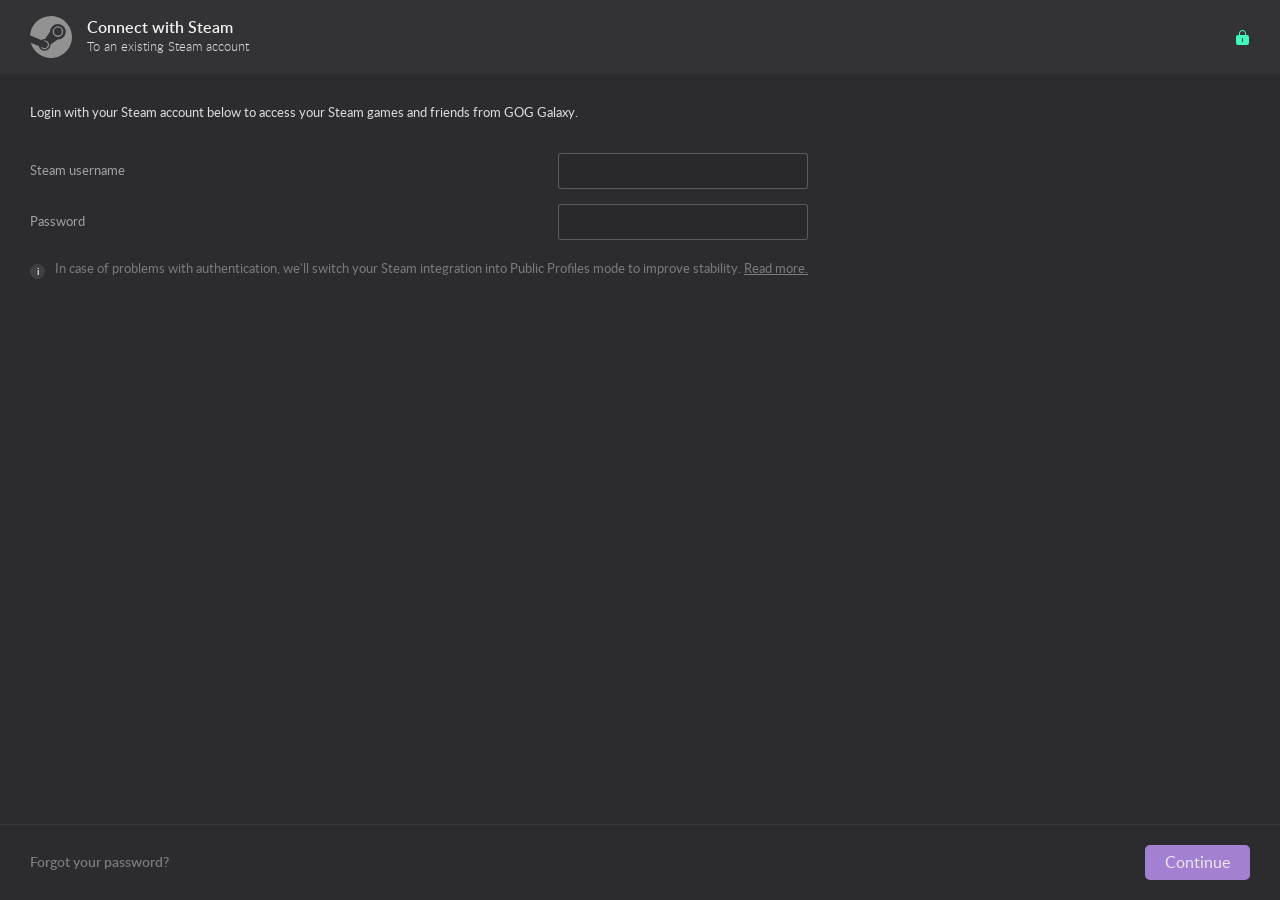
==== src/steam_network/custom_login/index.html @ 4942407c "Merge branch 'master' into fix-import-game-data-large-library-galaxy-timeout" ====
<!DOCTYPE html>
<html lang="en">

<head>
    <meta charset="UTF-8">
    <meta name="viewport" content="width=device-width, initial-scale=1.0">
    <meta http-equiv="X-UA-Compatible" content="ie=edge">
    <link rel="stylesheet" href="../../commonWeb/css/common.css">
    <link rel="stylesheet" href="css/style.css">
    <title>Connect with Steam</title>
</head>

<body>
    <div class="container">
        <header class="main-header">
            <div class="main-header__container">
                <img class="steam-logo-icon" src="../../commonWeb/img/icon-steam-logo.svg" alt="Steam logo">
                <div class="main-header__title">
                    <h1 class="title">Connect with Steam</h1>
                    <p class="subtitle">To an existing Steam account</p>
                </div>
            </div>
            <div class="main-header__container padlock-icon-container">
                <svg class="padlock-icon" xmlns="http://www.w3.org/2000/svg" viewBox="0 0 15 15">
                    <g fill-rule="evenodd">
                        <path d="M7.5 0c2 0 3.5 1.6 3.5 3.5V5h1a2 2 0 012 2v6a2 2 0 01-2 2H3a2 2 0 01-2-2V7c0-1.1.9-2 2-2h1V3.5C4 1.5 5.6 0 7.5 0zm0 8c-.2 0-.4.2-.5.4v3.1a.5.5 0 001 0v-3c0-.3-.2-.5-.5-.5zm0-7C6.2 1 5.1 2 5 3.3V5h5V3.5C10 2.2 9 1.1 7.7 1h-.2z"/>
                    </g>
                </svg>
                <span class="tooltip padlock-tooltip">GOG Galaxy does not hold your data. Your login and password will be sent as encrypted data to Steam servers.</span>
            </div>
        </header>
        <section class="main-content">
            <form id="main-form" class="main-form" action="/" method="GET">
                <fieldset id="loginFieldset" style="display: none;">
                    <legend>Login with your Steam account below to access your Steam games and friends from GOG Galaxy.</legend>
                    <div class="field-group">
                        <label for="step-1-username">Steam username</label>
                        <input class="basic-input login-input" type="text" id="step-1-username" name="username" disabled="disabled">
                    </div>
                    <div class="field-group">
                        <label for="step-1-password">Password</label>
                        <input class="basic-input login-input" type="password" id="step-1-password" name="password" disabled="disabled">
                    </div>
                    <div class="note">
                        <p>In case of problems with authentication, we'll switch your Steam integration into Public Profiles mode to improve stability. <a href="https://github.com/FriendsOfGalaxy/galaxy-integration-steam#readme" target="_blank" class="read-more">Read more.</a></p>
                    </div>
                </fieldset>
                <fieldset id="loginErrorFieldset" style="display: none;">
                    <legend>Login with your Steam account below to access your Steam games and friends from GOG Galaxy.</legend>
                    <div class="field-group">
                        <label for="step-2-username">Steam username</label>
                        <input class="basic-input login-input errored" type="text" id="step-2-username" name="username" disabled="disabled">
                    </div>
                    <div class="field-group relative">
                        <label for="step-2-password-errored">Password</label>
                        <input class="basic-input login-input errored" type="password" id="step-2-password-errored" name="password" disabled="disabled">
                        <div class="show-password">
                            <span class="tooltip password-tooltip">Show password</span>
                        </div>
                    </div>
                    <p class="error-message error-message--start">
                        <img src="../../commonWeb/img/icon-error.svg" alt="" class="error-icon error-icon--aligned-top"> You have entered your password or account name incorrectly. Please check your password and account name and try again.
                    </p>
                    <div class="note">
                        <p>In case of losing connection we'll switch your Steam integration into Public Profile mode. <a href="https://support.steampowered.com/kb_article.php?ref=4113-YUDH-6401" target="_blank" class="read-more">Read more.</a></p>
                    </div>
                </fieldset>
                <fieldset id="steamGuardFieldset" style="display: none;">
                    <legend>Enter a special access code (Steam Guard) that was sent to your email address from Steam Support.</legend>
                    <div class="field-group field-group--no-justify">
                        <label for="step-1-code">Steam Guard code</label>
                        <input class="basic-input steam-guard-input" type="text" id="step-1-code" name="code" disabled="disabled">
                    </div>
                    <p class="resend-code">Haven’t received the email from Steam Support?
                        <a href="/two_factor_mail_finished?resend=True" class="resend-button">Resend it.</a>
                    </p>
                </fieldset>
                <fieldset id="steamGuardErrorFieldset" style="display: none;">
                    <legend>Enter a special access code (Steam Guard) that was sent to your email address from Steam Support.</legend>
                    <div class="field-group field-group--no-justify">
                        <label for="step-2-code">Steam Guard code</label>
                        <input class="basic-input steam-guard-input errored" type="text" id="step-2-code" name="code" disabled="disabled">
                    </div>
                    <p class="resend-code">Haven’t received the email from Steam Support?
                        <a href="/two_factor_mail_finished?resend=True" class="resend-button">Resend it.</a>
                    </p>
                    <p class="error-message error-message--centered">
                        <img src="../../commonWeb/img/icon-error.svg" alt="" class="error-icon"> Invalid code
                    </p>
                </fieldset>
                <fieldset id="steamAuthenticatorFieldset" style="display: none;">
                    <legend>As an additional security mesasure, you’ll need to enter the current Steam Guard code from the Steam
                        Mobile Authenticator on your phone.</legend>
                    <div class="field-group field-group--no-justify">
                        <label for="step-3-code">Steam Guard code</label>
                        <input class="basic-input steam-guard-input" type="text" id="step-3-code" name="code" disabled="disabled">
                    </div>
                </fieldset>
                <fieldset id="steamAuthenticatorErrorFieldset" style="display: none;">
                    <legend>As an additional security mesasure, you’ll need to enter the current Steam Guard code from the Steam
                        Mobile Authenticator on your phone.</legend>
                    <div class="field-group field-group--no-justify">
                        <label for="step-4-code">Steam Guard code</label>
                        <input class="basic-input steam-guard-input errored" type="text" id="step-4-code" name="code" disabled="disabled">
                    </div>
                    <p class="error-message error-message--centered">
                        <img src="../../commonWeb/img/icon-error.svg" alt="" class="error-icon"> Invalid code
                    </p>
                </fieldset>
                <fieldset id="ppPromptProfileIsNotPublicFieldset" style="display: none;">
                    <legend class="prompt-legend centered"><img src="../../commonWeb/img/icon-warning.svg" alt="" class="error-icon"> <span  class="warning">Your steam profile settings are set to private</span></legend>
                    <p class="prompt-text">
                        We're using public Steam profiles as a fallback to ensure that you keep your information about games and achievements in sync. Switch your profile to public to improve the stability of this integration. <a class="learn-how" href="https://support.steampowered.com/kb_article.php?ref=4113-YUDH-6401" target="_blank">See how.</a>
                    </p>
                </fieldset>
                <fieldset id="ppPromptNotPublicGameDetailsOrUserHasNoGamesFieldset" style="display: none;">
                    <legend class="prompt-legend centered"><img src="../../commonWeb/img/icon-warning.svg" alt="" class="error-icon"> <span  class="warning">We couldn't read the list of your games</span></legend>
                    <p class="prompt-text">
                        Make sure that the Game Details section in Privacy Settings is also set to public.
                    </p>
                    <p class="prompt-text">
                        We're using public Steam profiles as a fallback to ensure that you keep your information about games and achievements in sync. Switch your profile to public to improve the stability of this integration. <a class="learn-how" href="https://support.steampowered.com/kb_article.php?ref=4113-YUDH-6401" target="_blank">See how.</a>
                    </p>
                </fieldset>
                <fieldset id="ppPromptUnknownErrorFieldset" style="display: none;">
                    <legend class="prompt-legend centered"><img src="../../commonWeb/img/icon-error.svg" alt="" class="error-icon"> <span  class="error-message">We couldn't fetch information from your profile</span></legend>
                    <p class="prompt-text">
                        An error has occurred when validating your profile privacy settings.
                    </p>
                    <p class="prompt-text">
                        We're using public Steam profiles as a fallback to ensure that you keep your information about games and achievements in sync. Make sure your profile privacy is set to public to improve the stability of this integration. <a class="learn-how" href="https://support.steampowered.com/kb_article.php?ref=4113-YUDH-6401" target="_blank">See how.</a>
                    </p>
                </fieldset>

            </form>
        </section>
        <footer class="main-footer">
            <div class="main-footer__container">
                <a class="forgot-password" href="https://help.steampowered.com/en/wizard/HelpWithLogin" target="_blank">Forgot your password?</a>
            </div>
            <div class="main-footer__container" id="actionButtons">
                <button class="basic-button main-footer__button main-footer__button--primary" type="submit" form="main-form">Continue</button>
            </div>
            <div class="main-footer__container" id="ppPromptProfileButtons" style="display: none;">
                <button onclick="location.href='/public_prompt_finished?public_profile_fallback=false'" class="basic-button main-footer__button main-footer__button--secondary">Skip</button>
                <button onclick="location.href='/public_prompt_finished?public_profile_fallback=true'" class="basic-button main-footer__button main-footer__button--primary">Retry</button>
            </div>
        </footer>
    </div>
    <script>
        // Determining user's system

        function getOs() {
            let osClassName = "";

            if (navigator.userAgent.toLowerCase().includes("win")) osClassName = "windows";
            if (navigator.userAgent.toLowerCase().includes("osx")) osClassName = "macOs";
            
            document.querySelector("body").classList.add(osClassName);
        }

        // Toggling password visibility

        const toggleButton = document.querySelector(".show-password");
        const actionButtonsSelector = document.querySelector("#actionButtons");
        const input = document.getElementById("step-2-password-errored");

        function togglePasswordVisibility() {
            if (input.type === "password") {
                input.type = "text";
            } else {
                input.type = "password"
            }
        }
        toggleButton.addEventListener("click", togglePasswordVisibility);

        // Handling urlParams, form actions and enabling inputs

        const urlParamsObj = {
            login: "?view=login",
            loginErrored: "?view=login&errored=true",
            steamGuard: "?view=steamguard",
            steamGuardResendCode: "?view=steamguard&resend=true",
            steamGuardErrored: "?view=steamguard&errored=true",
            steamGuardErroredResendCode: "?view=steamguard&errored=true&resend=true",
            steamAuthenticator: "?view=steamauthenticator",
            steamAuthenticatorErrored: "?view=steamauthenticator&errored=true",
            ppPromptProfileIsNotPublic: "?view=pp_prompt__profile_is_not_public",
            ppPromptNotPublicGameDetailsOrUserHasNoGames: "?view=pp_prompt__not_public_game_details_or_user_has_no_games",
            ppPromptUnknownError: "?view=pp_prompt__unknown_error",
        };

        const fieldSetsObj = {

            loginFieldSet: document.querySelector("#loginFieldset"),
            loginInputs: document.querySelectorAll("#loginFieldset input"),

            loginErrorFieldset: document.querySelector("#loginErrorFieldset"),
            loginErroredInputs: document.querySelectorAll("#loginErrorFieldset input"),

            steamGuardFieldSet: document.querySelector("#steamGuardFieldset"),
            steamGuardInputs: document.querySelectorAll("#steamGuardFieldset input"),

            steamGuardErrorFieldset: document.querySelector("#steamGuardErrorFieldset"),
            steamGuardErrorInputs: document.querySelectorAll("#steamGuardErrorFieldset input"),

            steamAuthenticatorFieldset: document.querySelector("#steamAuthenticatorFieldset"),
            steamAuthenticatorInputs: document.querySelectorAll("#steamAuthenticatorFieldset input"),

            steamAuthenticatorErrorFieldset: document.querySelector("#steamAuthenticatorErrorFieldset"),
            steamAuthenticatorErrorInputs: document.querySelectorAll("#steamAuthenticatorErrorFieldset input"),

            ppPromptProfileButtons: document.querySelector("#ppPromptProfileButtons"),
            ppPromptProfileIsNotPublicFieldset: document.querySelector("#ppPromptProfileIsNotPublicFieldset"),
            ppPromptNotPublicGameDetailsOrUserHasNoGamesFieldset: document.querySelector("#ppPromptNotPublicGameDetailsOrUserHasNoGamesFieldset"),
            ppPromptUnknownErrorFieldset: document.querySelector("#ppPromptUnknownErrorFieldset"),

        }

        function handleEnablingInputs(inputs) {
            for (let i = 0; i < inputs.length; i++) {
                inputs[i].disabled = false;   
            }
        }

        function handleParamsAndForms() {
            const url = window.location.search;
            const formElement = document.querySelector("#main-form");
            const forgotPasswordButtonElement = document.querySelector(".forgot-password");

            switch (url) {
                case urlParamsObj.login:
                    fieldSetsObj.loginFieldSet.style.display = "block";
                    handleEnablingInputs(fieldSetsObj.loginInputs);
                    forgotPasswordButtonElement.style.display = "block";
                    formElement.action = "/login_finished";
                    break;
                case urlParamsObj.loginErrored:
                    fieldSetsObj.loginErrorFieldset.style.display = "block";
                    handleEnablingInputs(fieldSetsObj.loginErroredInputs);
                    forgotPasswordButtonElement.style.display = "block";
                    formElement.action = "/login_finished";
                    document.querySelector(".main-footer").classList.add("not-sticky");
                    break;
                case urlParamsObj.steamGuard:
                    fieldSetsObj.steamGuardFieldSet.style.display = "block";
                    handleEnablingInputs(fieldSetsObj.steamGuardInputs);
                    formElement.action = "/two_factor_mail_finished";
                    break;
                case urlParamsObj.steamGuardErrored:
                    fieldSetsObj.steamGuardErrorFieldset.style.display = "block";
                    handleEnablingInputs(fieldSetsObj.steamGuardErrorInputs);
                    formElement.action = "/two_factor_mail_finished";
                    break;
                case urlParamsObj.steamGuardResendCode:
                    fieldSetsObj.steamGuardFieldSet.style.display = "block";
                    handleEnablingInputs(fieldSetsObj.steamGuardInputs);
                    formElement.action = "/two_factor_mail_finished";
                    break;
                case urlParamsObj.steamGuardErroredResendCode:
                    fieldSetsObj.steamGuardErrorFieldset.style.display = "block";
                    handleEnablingInputs(fieldSetsObj.steamGuardErrorInputs);
                    formElement.action = "/two_factor_mail_finished";
                    break;
                case urlParamsObj.steamAuthenticator:
                    fieldSetsObj.steamAuthenticatorFieldset.style.display = "block";
                    handleEnablingInputs(fieldSetsObj.steamAuthenticatorInputs);
                    formElement.action = "/two_factor_mobile_finished";
                    break;
                case urlParamsObj.steamAuthenticatorErrored:
                    fieldSetsObj.steamAuthenticatorErrorFieldset.style.display = "block";
                    handleEnablingInputs(fieldSetsObj.steamAuthenticatorErrorInputs);
                    formElement.action = "/two_factor_mobile_finished";
                    break;
                case urlParamsObj.ppPromptProfileIsNotPublic:
                    fieldSetsObj.ppPromptProfileIsNotPublicFieldset.style.display = "block";
                    ppPromptProfileButtons.style.display = "block";
                    actionButtonsSelector.style.display = "none";
                    formElement.action = "/public_prompt_finished";
                    break;
                case urlParamsObj.ppPromptNotPublicGameDetailsOrUserHasNoGames:
                    fieldSetsObj.ppPromptNotPublicGameDetailsOrUserHasNoGamesFieldset.style.display = "block";
                    ppPromptProfileButtons.style.display = "block";
                    actionButtonsSelector.style.display = "none";
                    formElement.action = "/public_prompt_finished";
                    break;
                case urlParamsObj.ppPromptUnknownError:
                    fieldSetsObj.ppPromptUnknownErrorFieldset.style.display = "block";
                    ppPromptProfileButtons.style.display = "block";
                    actionButtonsSelector.style.display = "none";
                    formElement.action = "/public_prompt_finished";
                    break;
                default:
                    fieldSetsObj.loginFieldSet.style.display = "block";
                    handleEnablingInputs(fieldSetsObj.loginInputs);
                    forgotPasswordButtonElement.style.display = "block";
                    formElement.action = "/login_finished";
            }
        }
        window.addEventListener("load", handleParamsAndForms);
        window.addEventListener("load", getOs);
    </script>
</body>

</html>
---- src/commonWeb/css/common.css ----
/* http://meyerweb.com/eric/tools/css/reset/ 
   v2.0 | 20110126
   License: none (public domain)
*/

html, body, div, span, applet, object, iframe,
h1, h2, h3, h4, h5, h6, p, blockquote, pre,
a, abbr, acronym, address, big, cite, code,
del, dfn, em, img, ins, kbd, q, s, samp,
small, strike, strong, sub, sup, tt, var,
b, u, i, center,
dl, dt, dd, ol, ul, li,
fieldset, form, label, legend,
table, caption, tbody, tfoot, thead, tr, th, td,
article, aside, canvas, details, embed, 
figure, figcaption, footer, header, hgroup, 
menu, nav, output, ruby, section, summary,
time, mark, audio, video {
	margin: 0;
	padding: 0;
	border: 0;
	font-size: 100%;
	font: inherit;
	vertical-align: baseline;
}
/* HTML5 display-role reset for older browsers */
article, aside, details, figcaption, figure, 
footer, header, hgroup, menu, nav, section {
	display: block;
}
body {
	line-height: 1;
}
ol, ul {
	list-style: none;
}
blockquote, q {
	quotes: none;
}
blockquote:before, blockquote:after,
q:before, q:after {
	content: '';
	content: none;
}
table {
	border-collapse: collapse;
	border-spacing: 0;
}

*, *:before, *:after {
    box-sizing: border-box;
}

/* FONT */

/* FILES WERE CONVERTED BY FONTSQUIRREL (https://www.fontsquirrel.com/tools/webfont-generator) 
TO REDUCE SIZE. IF YOU HAVE ANY PROBLEMS WITH MISSING CHARS THEN INCLUDE ORIGINAL FONT FILES
*/

@font-face {
    font-family: "LatoWeb";
    font-weight: 400;
    font-style: normal;
    font-display: block;
    src: url("../fonts/LatoWeb/LatoWeb-Regular.ttf") format("truetype");
}

@font-face {
    font-family: "LatoWeb";
    font-weight: 300;
    font-style: normal;
    font-display: block;
    src: url("../fonts/LatoWeb/LatoWeb-Light.ttf") format("truetype");
}

@font-face {
    font-family: "LatoWeb";
    font-weight: 600;
    font-style: normal;
    font-display: block;
    src: url("../fonts/LatoWeb/LatoWeb-Semibold.ttf") format("truetype");
}

/* CONTAINERS */

body {
    font-family: "LatoWeb", sans-serif;
    font-size: 16px;
    color: #f2f2f2;
    background: #2c2b2e;
}

.main-content {
    padding: 30px;
    min-height: 269px;
    display: flex;
    flex-grow: 1;
}

.main-header {
    height: 74px;
    display: flex;
    justify-content: space-between;
    align-items: center;
    padding: 16px 30px;
    background: rgba(255, 255, 255, .03);
}

.main-header__container {
    display: flex;
    align-items: center;
}

.main-footer {
    position: absolute;
    bottom: 0;
    width: 100%;
    height: 76px;
    display: flex;
    justify-content: space-between;
    align-items: center;
    padding: 21px 30px;
    border-top: 1px solid rgba(242, 242, 242, 0.05);
}

.main-footer__container--left {
    margin-right: auto;
    margin-left: 25px;
}

@media (max-height: 380px) {
    .main-footer {
        position: unset;
        bottom: unset;
        width: unset;
    }
}

.main-footer.not-sticky {
    position: unset;
    bottom: unset;
    width: unset;
}

@media (min-height: 490px) {
    .main-footer.not-sticky {
        position: absolute;
        bottom: 0;
        width: 100%;
    }
}

/* BUTTONS */

.basic-button {
    font-family: "LatoWeb", sans-serif;
}

.forgot-password {
    display: none;
}

.resend-button, .resend-button:visited, .resend-button:active {
    color: #a380d1;
}

.main-footer__button {
    width: 105px;
    height: 35px;
    border: 1px solid rgba(255, 255, 255, 0.3);
    border-radius: 5px;
    color: rgba(242, 242, 242, 0.9);
    background: none;
    font-size: 14px;
    cursor: pointer;
    transition: border .2s ease;
    vertical-align: middle;
}

.main-footer__button--primary {
    background-color: rgb(163, 128, 209);
    border: 0;
    margin-left: 15px;
    font-size: 16px;
    transition: background-color .2s ease;
}

.main-footer__button--primary:hover {
    background-color: rgb(176, 146, 216);
    transition: background-color .2s ease;
}

.main-footer__button--secondary:hover {
    border: 1px solid rgba(242, 242, 242, .6);
    transition: border .2s ease;
}

.steam-help {
    white-space: nowrap;
}

.forgot-password, .forgot-password:visited, .forgot-password:active, .steam-help, .steam-help:visited, .steam-help:active {
    color: rgba(242, 242, 242, 0.4);
    text-decoration: none;
    font-size: 14px;
    font-weight: 600;
    transition: color .2s ease;
}

.forgot-password:hover, .steam-help:hover {
    color: rgba(242, 242, 242, 0.7);
    transition: color .2s ease;
}

/* ICONS */

.steam-logo-icon {
    height: 42px;
    width: 42px;
    margin-right: 15px;
}

.padlock-icon {
    height: 15px;
    width: 15px;
    fill: #43f8c0;
    transition: color .2s ease;
}

.padlock-icon:hover {
    fill: #75fad1;
    transition: color .2s ease;
}

.error-icon {
    margin-right: 10px;
}

.error-icon--aligned-top {
    margin-top: 3px;
}

/* FORM */

.main-form legend {
    font-size: 13px;
    margin-bottom: 30px;
    color: rgba(242, 242, 242, 0.9);
    line-height: 19px;
}

.field-group {
    display: flex;
    align-items: center;
    justify-content: space-between;
    margin-bottom: 15px;
}

.field-group--no-justify {
    justify-content: unset;
}

.field-group.relative {
    position: relative;
}

.main-form label {
    font-size: 13px;
    color: rgba(242, 242, 242, .6);
}

/* INPUTS */

.basic-input {
    border: 1px solid rgba(242, 242, 242, 0.25);
    border-radius: 3px;
    background: rgba(0, 0, 0, 0.05);
    color: #f2f2f2;
    padding-left: 15px;
    font-family: "LatoWeb", sans-serif;
    font-size: 13px;
    transition: border .2s ease;
}

.basic-input:focus {
    outline: 0 none;
    border: 1px solid #a380d1;
}

.basic-input:hover {
    border: 1px solid rgba(242, 242, 242, 0.5);
    transition: border .2s ease;
}

.basic-input:focus:hover {
    border: 1px solid #a380d1;
}

@-webkit-keyframes autofill {
    0%,100% {
        color: #f2f2f2;
        background: transparent;
    }
}

.basic-input:-webkit-autofill {
    -webkit-animation-delay: 1s;
    -webkit-animation-name: autofill;
    -webkit-animation-fill-mode: both;
}

.basic-input::-webkit-credentials-auto-fill-button {
    background-color: white;
    margin-right: 10px;
}

.basic-input.errored {
    outline: 0 none;
    border: 1px solid #f74638;
}

.basic-input.errored:focus {
    outline: 0 none;
    border: 1px solid #a380d1;
}

.login-input {
    width: 250px;
    height: 36px;
}

/* COMMONS */

.title {
    font-weight: 600;
}

.subtitle {
    font-size: 13px;
    padding-top: 5px;
    font-weight: 300;
    color: rgba(242, 242, 242, 0.9);
}

.error-message {
    display: flex;
    align-items: end;
    font-size: 13px;
    line-height: 19px;
    font-weight: 700;
    color: rgb(255, 94, 81);
}

.error-message--centered {
    align-items: center;
}

.error-message--start {
    align-items: start;
}

.resend-code {
    font-size: 13px;
    color: #f2f2f2;
    margin-top: 25px;
    margin-bottom: 30px;
    color: rgba(242, 242, 242, 0.9);
}

.tooltip {
    visibility: hidden;
    position: absolute;
    font-size: 13px;
    display: flex;
    justify-content: center;
    align-items: center;
    font-weight: 300;
    background: #2c2b2e;
    border-radius: 3px;
    box-shadow: 0px 2px 10px 0px rgba(0, 0, 0, 0.3);
    padding: 10px 15px;
    line-height: 15px;
}
---- src/steam_network/custom_login/css/style.css ----
/* WINDOWS SCROLLBARS */

body.windows::-webkit-scrollbar {
    width: 12px;
    height: 12px;
}

body.windows::-webkit-scrollbar-track {
    border: 0;
    background-color: transparent;
}

body.windows::-webkit-scrollbar-thumb {
    background-clip: padding-box;
    background-color: rgb(242, 242, 242, 0.3);
    border-top: 4px solid transparent;
    border-bottom: 4px solid transparent;
    border-left: 4px solid transparent;
    border-right: 4px solid transparent;
    border-radius: 12px;
    min-height: 33px;
}

body.windows::-webkit-scrollbar-thumb:hover, ::-webkit-scrollbar-thumb:active {
    background-color: rgba(242, 242, 242, 0.5);
    border-left-width: 3px;
    border-right-width: 3px;
}

body.windows::-webkit-scrollbar-button,
body.windows::-webkit-scrollbar-track-piece,
body.windows::-webkit-scrollbar-corner,
body.windows::-webkit-resizer {
    display: none;
}

/* CONTAINERS */

.container {
    position: absolute;
    background: #2c2b2e;
    border-radius: 5px;
    width: 100%;
    height: 100%;
}

/* FORM */

.main-form legend.prompt-legend {
    margin-bottom: 15px;
}

.main-form legend.centered {
    display: flex;
    align-items: center;
}

/* COMMONS */

.padlock-tooltip {
    left: -248px;
    top: 10px;
    height: 68px;
    width: 256px;
}

.padlock-icon-container {
    position: relative;
    cursor: pointer;
}

.padlock-icon-container:hover .padlock-tooltip {
    visibility: visible;
}

.password-tooltip {
    left: -47px;
    top: -30px;
    height: 35px;
    width: 118px;
}

.show-password {
    position: absolute;
    width: 40px;
    height: calc(100% - 4px);
    right: 2px;
    background: #2a282c;
    cursor: pointer;
}

.show-password:after {
    position: absolute;
    content: '';
    width: 19px;
    left: 10px;
    height: 11px;
    top: 50%;
    transform: translateY(-50%);
    background: url('../../../commonWeb/img/icon-show.svg');
    cursor: pointer;
}

.show-password:hover .password-tooltip {
    visibility: visible;
}

.note {
    display: flex;
    color: rgba(242, 242, 242, 0.4);
    font-size: 13px;
    margin-top: 20px;
    line-height: 20px;
}

.note:before {
    content: 'i';
    display: flex;
    align-items: center;
    justify-content: center;
    color: rgb(242, 242, 242);
    font-weight: 600;
    font-size: 10px;
    min-height: 15px;
    min-width: 15px;
    height: 15px;
    width: 15px;
    background: rgba(242, 242, 242, 0.1);
    border-radius: 50%;
    margin-right: 10px;
    margin-top: 4px;
}

.read-more, .read-more:visited, .read-more:active {
    display: inline;
    color: rgba(242, 242, 242, 0.4);
}

.read-more:hover {
    color: rgba(242, 242, 242, 0.7);
    transition: color .2s ease;
}

.warning {
    color: rgb(255, 184, 60);
    font-size: 14px;
    font-weight: 600;
}

.prompt-text {
    font-size: 13px;
    line-height: 20px;
    color: rgb(242, 242, 242);
}

.prompt-text:not(:last-child) {
    padding-bottom: 20px;
}

.learn-how, .learn-how:visited, .learn-how:active {
    color: rgb(242, 242, 242);
}

/* INPUTS */

.steam-guard-input {
    height: 50px;
    width: 190px;
    font-size: 36px;
    text-transform: uppercase;
    margin-left: 40px;
}
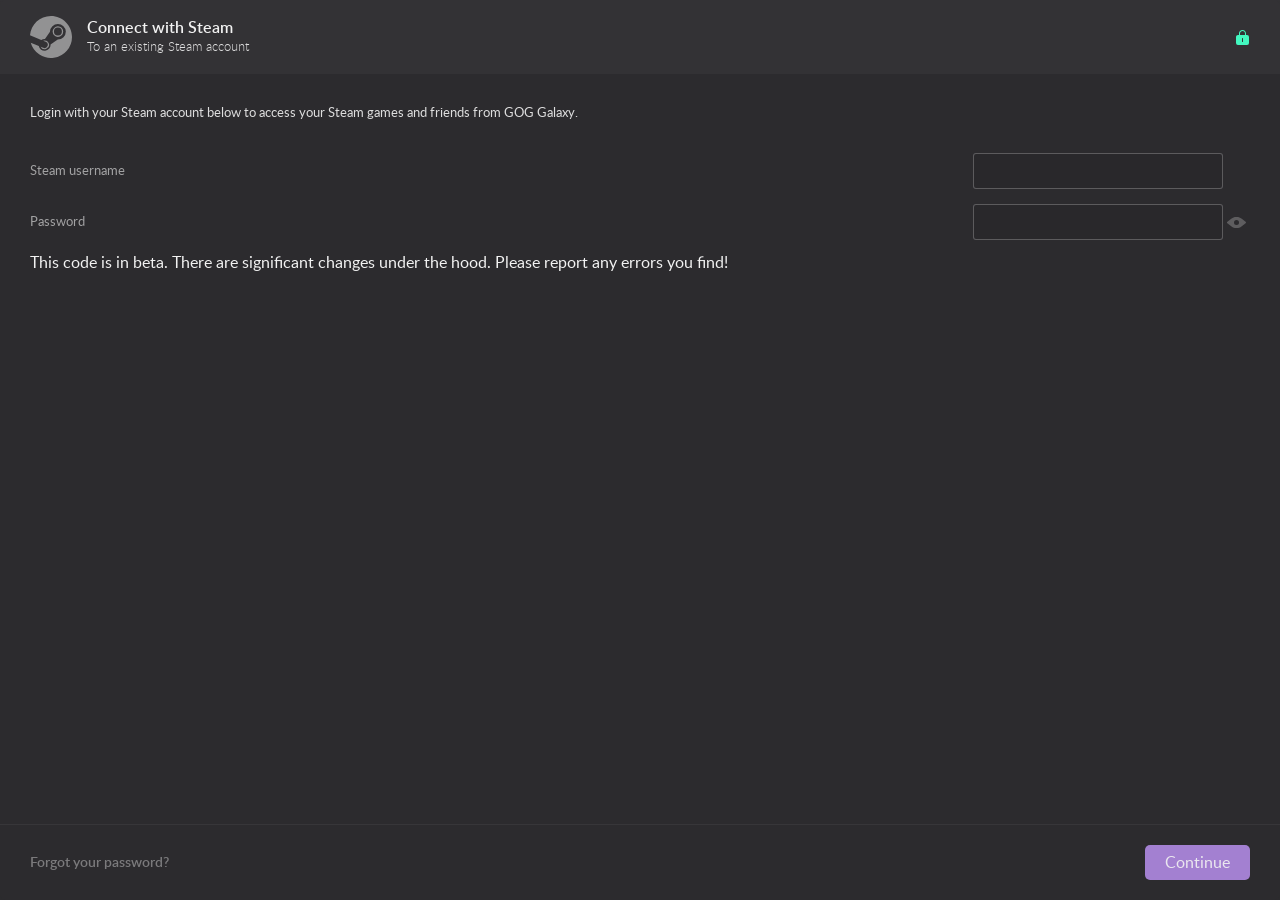
==== commit 1c50ea7e: "Merge 071b9623fdec8391655efb4cebc9a60b8eb6f860 into 280091669d59ff9a05e4a5532e026f5bbdf6306a" ====
--- a/src/steam_network/custom_login/index.html
+++ b/src/steam_network/custom_login/index.html
@@ -2,304 +2,301 @@
 <html lang="en">
 
 <head>
-    <meta charset="UTF-8">
-    <meta name="viewport" content="width=device-width, initial-scale=1.0">
-    <meta http-equiv="X-UA-Compatible" content="ie=edge">
-    <link rel="stylesheet" href="../../commonWeb/css/common.css">
-    <link rel="stylesheet" href="css/style.css">
-    <title>Connect with Steam</title>
+	<meta charset="UTF-8">
+	<meta name="viewport" content="width=device-width, initial-scale=1.0">
+	<meta http-equiv="X-UA-Compatible" content="ie=edge">
+	<link rel="stylesheet" href="../../commonWeb/css/common.css">
+	<link rel="stylesheet" href="css/style.css">
+	<title>Connect with Steam</title>
 </head>
 
 <body>
-    <div class="container">
-        <header class="main-header">
-            <div class="main-header__container">
-                <img class="steam-logo-icon" src="../../commonWeb/img/icon-steam-logo.svg" alt="Steam logo">
-                <div class="main-header__title">
-                    <h1 class="title">Connect with Steam</h1>
-                    <p class="subtitle">To an existing Steam account</p>
-                </div>
-            </div>
-            <div class="main-header__container padlock-icon-container">
-                <svg class="padlock-icon" xmlns="http://www.w3.org/2000/svg" viewBox="0 0 15 15">
-                    <g fill-rule="evenodd">
-                        <path d="M7.5 0c2 0 3.5 1.6 3.5 3.5V5h1a2 2 0 012 2v6a2 2 0 01-2 2H3a2 2 0 01-2-2V7c0-1.1.9-2 2-2h1V3.5C4 1.5 5.6 0 7.5 0zm0 8c-.2 0-.4.2-.5.4v3.1a.5.5 0 001 0v-3c0-.3-.2-.5-.5-.5zm0-7C6.2 1 5.1 2 5 3.3V5h5V3.5C10 2.2 9 1.1 7.7 1h-.2z"/>
-                    </g>
-                </svg>
-                <span class="tooltip padlock-tooltip">GOG Galaxy does not hold your data. Your login and password will be sent as encrypted data to Steam servers.</span>
-            </div>
-        </header>
-        <section class="main-content">
-            <form id="main-form" class="main-form" action="/" method="GET">
-                <fieldset id="loginFieldset" style="display: none;">
-                    <legend>Login with your Steam account below to access your Steam games and friends from GOG Galaxy.</legend>
-                    <div class="field-group">
-                        <label for="step-1-username">Steam username</label>
-                        <input class="basic-input login-input" type="text" id="step-1-username" name="username" disabled="disabled">
-                    </div>
-                    <div class="field-group">
-                        <label for="step-1-password">Password</label>
-                        <input class="basic-input login-input" type="password" id="step-1-password" name="password" disabled="disabled">
-                    </div>
-                    <div class="note">
-                        <p>In case of problems with authentication, we'll switch your Steam integration into Public Profiles mode to improve stability. <a href="https://github.com/FriendsOfGalaxy/galaxy-integration-steam#readme" target="_blank" class="read-more">Read more.</a></p>
-                    </div>
-                </fieldset>
-                <fieldset id="loginErrorFieldset" style="display: none;">
-                    <legend>Login with your Steam account below to access your Steam games and friends from GOG Galaxy.</legend>
-                    <div class="field-group">
-                        <label for="step-2-username">Steam username</label>
-                        <input class="basic-input login-input errored" type="text" id="step-2-username" name="username" disabled="disabled">
-                    </div>
-                    <div class="field-group relative">
-                        <label for="step-2-password-errored">Password</label>
-                        <input class="basic-input login-input errored" type="password" id="step-2-password-errored" name="password" disabled="disabled">
-                        <div class="show-password">
-                            <span class="tooltip password-tooltip">Show password</span>
-                        </div>
-                    </div>
-                    <p class="error-message error-message--start">
-                        <img src="../../commonWeb/img/icon-error.svg" alt="" class="error-icon error-icon--aligned-top"> You have entered your password or account name incorrectly. Please check your password and account name and try again.
-                    </p>
-                    <div class="note">
-                        <p>In case of losing connection we'll switch your Steam integration into Public Profile mode. <a href="https://support.steampowered.com/kb_article.php?ref=4113-YUDH-6401" target="_blank" class="read-more">Read more.</a></p>
-                    </div>
-                </fieldset>
-                <fieldset id="steamGuardFieldset" style="display: none;">
-                    <legend>Enter a special access code (Steam Guard) that was sent to your email address from Steam Support.</legend>
-                    <div class="field-group field-group--no-justify">
-                        <label for="step-1-code">Steam Guard code</label>
-                        <input class="basic-input steam-guard-input" type="text" id="step-1-code" name="code" disabled="disabled">
-                    </div>
-                    <p class="resend-code">Haven’t received the email from Steam Support?
-                        <a href="/two_factor_mail_finished?resend=True" class="resend-button">Resend it.</a>
-                    </p>
-                </fieldset>
-                <fieldset id="steamGuardErrorFieldset" style="display: none;">
-                    <legend>Enter a special access code (Steam Guard) that was sent to your email address from Steam Support.</legend>
-                    <div class="field-group field-group--no-justify">
-                        <label for="step-2-code">Steam Guard code</label>
-                        <input class="basic-input steam-guard-input errored" type="text" id="step-2-code" name="code" disabled="disabled">
-                    </div>
-                    <p class="resend-code">Haven’t received the email from Steam Support?
-                        <a href="/two_factor_mail_finished?resend=True" class="resend-button">Resend it.</a>
-                    </p>
-                    <p class="error-message error-message--centered">
-                        <img src="../../commonWeb/img/icon-error.svg" alt="" class="error-icon"> Invalid code
-                    </p>
-                </fieldset>
-                <fieldset id="steamAuthenticatorFieldset" style="display: none;">
-                    <legend>As an additional security mesasure, you’ll need to enter the current Steam Guard code from the Steam
-                        Mobile Authenticator on your phone.</legend>
-                    <div class="field-group field-group--no-justify">
-                        <label for="step-3-code">Steam Guard code</label>
-                        <input class="basic-input steam-guard-input" type="text" id="step-3-code" name="code" disabled="disabled">
-                    </div>
-                </fieldset>
-                <fieldset id="steamAuthenticatorErrorFieldset" style="display: none;">
-                    <legend>As an additional security mesasure, you’ll need to enter the current Steam Guard code from the Steam
-                        Mobile Authenticator on your phone.</legend>
-                    <div class="field-group field-group--no-justify">
-                        <label for="step-4-code">Steam Guard code</label>
-                        <input class="basic-input steam-guard-input errored" type="text" id="step-4-code" name="code" disabled="disabled">
-                    </div>
-                    <p class="error-message error-message--centered">
-                        <img src="../../commonWeb/img/icon-error.svg" alt="" class="error-icon"> Invalid code
-                    </p>
-                </fieldset>
-                <fieldset id="ppPromptProfileIsNotPublicFieldset" style="display: none;">
-                    <legend class="prompt-legend centered"><img src="../../commonWeb/img/icon-warning.svg" alt="" class="error-icon"> <span  class="warning">Your steam profile settings are set to private</span></legend>
-                    <p class="prompt-text">
-                        We're using public Steam profiles as a fallback to ensure that you keep your information about games and achievements in sync. Switch your profile to public to improve the stability of this integration. <a class="learn-how" href="https://support.steampowered.com/kb_article.php?ref=4113-YUDH-6401" target="_blank">See how.</a>
-                    </p>
-                </fieldset>
-                <fieldset id="ppPromptNotPublicGameDetailsOrUserHasNoGamesFieldset" style="display: none;">
-                    <legend class="prompt-legend centered"><img src="../../commonWeb/img/icon-warning.svg" alt="" class="error-icon"> <span  class="warning">We couldn't read the list of your games</span></legend>
-                    <p class="prompt-text">
-                        Make sure that the Game Details section in Privacy Settings is also set to public.
-                    </p>
-                    <p class="prompt-text">
-                        We're using public Steam profiles as a fallback to ensure that you keep your information about games and achievements in sync. Switch your profile to public to improve the stability of this integration. <a class="learn-how" href="https://support.steampowered.com/kb_article.php?ref=4113-YUDH-6401" target="_blank">See how.</a>
-                    </p>
-                </fieldset>
-                <fieldset id="ppPromptUnknownErrorFieldset" style="display: none;">
-                    <legend class="prompt-legend centered"><img src="../../commonWeb/img/icon-error.svg" alt="" class="error-icon"> <span  class="error-message">We couldn't fetch information from your profile</span></legend>
-                    <p class="prompt-text">
-                        An error has occurred when validating your profile privacy settings.
-                    </p>
-                    <p class="prompt-text">
-                        We're using public Steam profiles as a fallback to ensure that you keep your information about games and achievements in sync. Make sure your profile privacy is set to public to improve the stability of this integration. <a class="learn-how" href="https://support.steampowered.com/kb_article.php?ref=4113-YUDH-6401" target="_blank">See how.</a>
-                    </p>
-                </fieldset>
-
-            </form>
-        </section>
-        <footer class="main-footer">
-            <div class="main-footer__container">
-                <a class="forgot-password" href="https://help.steampowered.com/en/wizard/HelpWithLogin" target="_blank">Forgot your password?</a>
-            </div>
-            <div class="main-footer__container" id="actionButtons">
-                <button class="basic-button main-footer__button main-footer__button--primary" type="submit" form="main-form">Continue</button>
-            </div>
-            <div class="main-footer__container" id="ppPromptProfileButtons" style="display: none;">
-                <button onclick="location.href='/public_prompt_finished?public_profile_fallback=false'" class="basic-button main-footer__button main-footer__button--secondary">Skip</button>
-                <button onclick="location.href='/public_prompt_finished?public_profile_fallback=true'" class="basic-button main-footer__button main-footer__button--primary">Retry</button>
-            </div>
-        </footer>
-    </div>
-    <script>
-        // Determining user's system
-
-        function getOs() {
-            let osClassName = "";
-
-            if (navigator.userAgent.toLowerCase().includes("win")) osClassName = "windows";
-            if (navigator.userAgent.toLowerCase().includes("osx")) osClassName = "macOs";
-            
-            document.querySelector("body").classList.add(osClassName);
-        }
-
-        // Toggling password visibility
-
-        const toggleButton = document.querySelector(".show-password");
-        const actionButtonsSelector = document.querySelector("#actionButtons");
-        const input = document.getElementById("step-2-password-errored");
-
-        function togglePasswordVisibility() {
-            if (input.type === "password") {
-                input.type = "text";
-            } else {
-                input.type = "password"
-            }
-        }
-        toggleButton.addEventListener("click", togglePasswordVisibility);
-
-        // Handling urlParams, form actions and enabling inputs
-
-        const urlParamsObj = {
-            login: "?view=login",
-            loginErrored: "?view=login&errored=true",
-            steamGuard: "?view=steamguard",
-            steamGuardResendCode: "?view=steamguard&resend=true",
-            steamGuardErrored: "?view=steamguard&errored=true",
-            steamGuardErroredResendCode: "?view=steamguard&errored=true&resend=true",
-            steamAuthenticator: "?view=steamauthenticator",
-            steamAuthenticatorErrored: "?view=steamauthenticator&errored=true",
-            ppPromptProfileIsNotPublic: "?view=pp_prompt__profile_is_not_public",
-            ppPromptNotPublicGameDetailsOrUserHasNoGames: "?view=pp_prompt__not_public_game_details_or_user_has_no_games",
-            ppPromptUnknownError: "?view=pp_prompt__unknown_error",
-        };
-
-        const fieldSetsObj = {
-
-            loginFieldSet: document.querySelector("#loginFieldset"),
-            loginInputs: document.querySelectorAll("#loginFieldset input"),
-
-            loginErrorFieldset: document.querySelector("#loginErrorFieldset"),
-            loginErroredInputs: document.querySelectorAll("#loginErrorFieldset input"),
-
-            steamGuardFieldSet: document.querySelector("#steamGuardFieldset"),
-            steamGuardInputs: document.querySelectorAll("#steamGuardFieldset input"),
-
-            steamGuardErrorFieldset: document.querySelector("#steamGuardErrorFieldset"),
-            steamGuardErrorInputs: document.querySelectorAll("#steamGuardErrorFieldset input"),
-
-            steamAuthenticatorFieldset: document.querySelector("#steamAuthenticatorFieldset"),
-            steamAuthenticatorInputs: document.querySelectorAll("#steamAuthenticatorFieldset input"),
-
-            steamAuthenticatorErrorFieldset: document.querySelector("#steamAuthenticatorErrorFieldset"),
-            steamAuthenticatorErrorInputs: document.querySelectorAll("#steamAuthenticatorErrorFieldset input"),
-
-            ppPromptProfileButtons: document.querySelector("#ppPromptProfileButtons"),
-            ppPromptProfileIsNotPublicFieldset: document.querySelector("#ppPromptProfileIsNotPublicFieldset"),
-            ppPromptNotPublicGameDetailsOrUserHasNoGamesFieldset: document.querySelector("#ppPromptNotPublicGameDetailsOrUserHasNoGamesFieldset"),
-            ppPromptUnknownErrorFieldset: document.querySelector("#ppPromptUnknownErrorFieldset"),
-
-        }
-
-        function handleEnablingInputs(inputs) {
-            for (let i = 0; i < inputs.length; i++) {
-                inputs[i].disabled = false;   
-            }
-        }
-
-        function handleParamsAndForms() {
-            const url = window.location.search;
-            const formElement = document.querySelector("#main-form");
-            const forgotPasswordButtonElement = document.querySelector(".forgot-password");
-
-            switch (url) {
-                case urlParamsObj.login:
-                    fieldSetsObj.loginFieldSet.style.display = "block";
-                    handleEnablingInputs(fieldSetsObj.loginInputs);
-                    forgotPasswordButtonElement.style.display = "block";
-                    formElement.action = "/login_finished";
-                    break;
-                case urlParamsObj.loginErrored:
-                    fieldSetsObj.loginErrorFieldset.style.display = "block";
-                    handleEnablingInputs(fieldSetsObj.loginErroredInputs);
-                    forgotPasswordButtonElement.style.display = "block";
-                    formElement.action = "/login_finished";
-                    document.querySelector(".main-footer").classList.add("not-sticky");
-                    break;
-                case urlParamsObj.steamGuard:
-                    fieldSetsObj.steamGuardFieldSet.style.display = "block";
-                    handleEnablingInputs(fieldSetsObj.steamGuardInputs);
-                    formElement.action = "/two_factor_mail_finished";
-                    break;
-                case urlParamsObj.steamGuardErrored:
-                    fieldSetsObj.steamGuardErrorFieldset.style.display = "block";
-                    handleEnablingInputs(fieldSetsObj.steamGuardErrorInputs);
-                    formElement.action = "/two_factor_mail_finished";
-                    break;
-                case urlParamsObj.steamGuardResendCode:
-                    fieldSetsObj.steamGuardFieldSet.style.display = "block";
-                    handleEnablingInputs(fieldSetsObj.steamGuardInputs);
-                    formElement.action = "/two_factor_mail_finished";
-                    break;
-                case urlParamsObj.steamGuardErroredResendCode:
-                    fieldSetsObj.steamGuardErrorFieldset.style.display = "block";
-                    handleEnablingInputs(fieldSetsObj.steamGuardErrorInputs);
-                    formElement.action = "/two_factor_mail_finished";
-                    break;
-                case urlParamsObj.steamAuthenticator:
-                    fieldSetsObj.steamAuthenticatorFieldset.style.display = "block";
-                    handleEnablingInputs(fieldSetsObj.steamAuthenticatorInputs);
-                    formElement.action = "/two_factor_mobile_finished";
-                    break;
-                case urlParamsObj.steamAuthenticatorErrored:
-                    fieldSetsObj.steamAuthenticatorErrorFieldset.style.display = "block";
-                    handleEnablingInputs(fieldSetsObj.steamAuthenticatorErrorInputs);
-                    formElement.action = "/two_factor_mobile_finished";
-                    break;
-                case urlParamsObj.ppPromptProfileIsNotPublic:
-                    fieldSetsObj.ppPromptProfileIsNotPublicFieldset.style.display = "block";
-                    ppPromptProfileButtons.style.display = "block";
-                    actionButtonsSelector.style.display = "none";
-                    formElement.action = "/public_prompt_finished";
-                    break;
-                case urlParamsObj.ppPromptNotPublicGameDetailsOrUserHasNoGames:
-                    fieldSetsObj.ppPromptNotPublicGameDetailsOrUserHasNoGamesFieldset.style.display = "block";
-                    ppPromptProfileButtons.style.display = "block";
-                    actionButtonsSelector.style.display = "none";
-                    formElement.action = "/public_prompt_finished";
-                    break;
-                case urlParamsObj.ppPromptUnknownError:
-                    fieldSetsObj.ppPromptUnknownErrorFieldset.style.display = "block";
-                    ppPromptProfileButtons.style.display = "block";
-                    actionButtonsSelector.style.display = "none";
-                    formElement.action = "/public_prompt_finished";
-                    break;
-                default:
-                    fieldSetsObj.loginFieldSet.style.display = "block";
-                    handleEnablingInputs(fieldSetsObj.loginInputs);
-                    forgotPasswordButtonElement.style.display = "block";
-                    formElement.action = "/login_finished";
-            }
-        }
-        window.addEventListener("load", handleParamsAndForms);
-        window.addEventListener("load", getOs);
-    </script>
+	<div class="container">
+		<header class="main-header">
+			<div class="main-header__container">
+				<img class="steam-logo-icon" src="../../commonWeb/img/icon-steam-logo.svg" alt="Steam logo">
+				<div class="main-header__title">
+					<h1 class="title">Connect with Steam</h1>
+					<p class="subtitle">To an existing Steam account</p>
+				</div>
+			</div>
+			<div class="main-header__container padlock-icon-container">
+				<svg class="padlock-icon" xmlns="http://www.w3.org/2000/svg" viewBox="0 0 15 15">
+					<g fill-rule="evenodd">
+						<path d="M7.5 0c2 0 3.5 1.6 3.5 3.5V5h1a2 2 0 012 2v6a2 2 0 01-2 2H3a2 2 0 01-2-2V7c0-1.1.9-2 2-2h1V3.5C4 1.5 5.6 0 7.5 0zm0 8c-.2 0-.4.2-.5.4v3.1a.5.5 0 001 0v-3c0-.3-.2-.5-.5-.5zm0-7C6.2 1 5.1 2 5 3.3V5h5V3.5C10 2.2 9 1.1 7.7 1h-.2z"/>
+					</g>
+				</svg>
+				<span class="tooltip padlock-tooltip">GOG Galaxy does not hold your data. Your login and password will be sent as encrypted data to Steam servers.</span>
+			</div>
+		</header>
+		<main class="main-content" style="display:flex; flex-direction:column">
+			<form id="main-form" class="main-form" action="/" method="GET">
+				<fieldset id="getLoginInfo" style="display: none;">
+					<legend>Login with your Steam account below to access your Steam games and friends from GOG Galaxy.</legend>
+					<div class="field-group">
+						<label for="step-1-username">Steam username</label>
+						<input class="basic-input login-input" type="text" id="step-1-username" name="username" disabled="disabled">
+					</div>
+					<div class="field-group">
+						<label for="step-1-password">Password</label>
+						<div class="password-forgot-holder">
+							<input class="basic-input login-input" type="password" id="step-1-password" name="password" disabled="disabled">
+							<div class="show-password">
+								<span class="tooltip password-tooltip">Show password</span>
+							</div>
+						</div>
+					</div>
+					<p class="error-message error-message--start no-error" id="bad-password">
+						<img src="../../commonWeb/img/icon-error.svg" alt="" class="error-icon error-icon--aligned-top" /> You have entered your username or password incorrectly. Please check your username and password and try again.
+					</p>
+					<p class="error-message error-message--start no-error" id="steamguard-expired">
+						<img src="../../commonWeb/img/icon-error.svg" alt="" class="error-icon error-icon--aligned-top" /> Steam Guard expired. Please log in again. 
+					</p>
+				</fieldset>
+				<fieldset id="steamGuardEmail" style="display:none;">
+					<legend>Enter a special access code (Steam Guard) that was sent to your email address from Steam Support.</legend>
+					<div class="field-group field-group--no-justify">
+						<label for="step-1-code">Steam Guard code</label>
+						<input class="basic-input steam-guard-input" type="text" id="step-1-code" name="code" disabled="disabled">
+					</div>
+					<p class="resend-code">
+						If you are logging in again after a time-out, the previous code may still be valid. If you do not receive a code within a minute or two, try that instead. 
+						Steam has also changed how Steam Guard works. You can no longer ask to resend a code. For more information,
+						<a href="https://help.steampowered.com/en/wizard/HelpWithSteamGuardCode" class="resend-button" target="_blank">see Steam's documentation</a>
+					</p>
+					<p class="error-message error-message--centered no-error">
+						<img src="../../commonWeb/img/icon-error.svg" alt="" class="error-icon"> Invalid code
+					</p>
+				</fieldset>
+				<fieldset id="steamGuardPhone" style="display:none;">
+					<legend>
+						As an additional security measure, you’ll need to enter the current Steam Guard code from the Steam
+						Mobile Authenticator on your phone.
+					</legend>
+					<div class="field-group field-group--no-justify">
+						<label for="step-4-code">Steam Guard code</label>
+						<input class="basic-input steam-guard-input errored" type="text" id="step-4-code" name="code" disabled="disabled">
+					</div>
+					<p class="error-message error-message--centered no-error">
+						<img src="../../commonWeb/img/icon-error.svg" alt="" class="error-icon"> Invalid code
+					</p>
+				</fieldset>
+				<fieldset id="steamGuardConfirm" style="display:none;">
+					<legend>
+						As an additional security measure, you’ll need to confirm the login attempt in the Steam
+						Mobile Authenticator on your phone. If you deny this request, this login attempt will fail.
+						If you allow a mobile or email code as a backup, you can choose to ignore this request and use that login method instead.
+						<br /><br />
+						Continue this dialog once you completed the authentication on your phone.
+					</legend>
+					<div class="fallback-helper no-fallback"><a id="fallback-tag" class="gog-link" href="#">placeholder</a></div>
+					<p class="error-message error-message--centered no-error">
+						<img src="../../commonWeb/img/icon-error.svg" alt="" class="error-icon"> Confirmation failed
+					</p>
+				</fieldset>
+			</form>
+			<p>This code is in beta. There are significant changes under the hood. Please report any errors you find!</p>
+		</main>
+		<footer class="main-footer">
+			<div class="main-footer__container">
+				<a class="forgot-password" href="https://help.steampowered.com/en/wizard/HelpWithLogin" target="_blank">Forgot your password?</a>
+			</div>
+			<div class="main-footer__container" id="actionButtons">
+				<button class="basic-button main-footer__button main-footer__button--primary" type="submit" form="main-form">Continue</button>
+			</div>
+		</footer>
+	</div>
+	<script>
+		// Determining user's system
+
+		function getOs() 
+		{
+			let osClassName = "";
+
+			if (navigator.userAgent.toLowerCase().includes("win")) osClassName = "windows";
+			if (navigator.userAgent.toLowerCase().includes("osx")) osClassName = "macOs";
+			
+			document.querySelector("body").classList.add(osClassName);
+		}
+
+		// Toggling password visibility
+
+		const toggleButton = document.querySelector(".show-password");
+		const actionButtonsSelector = document.querySelector("#actionButtons");
+		const input = document.getElementById("step-1-password");
+
+		function togglePasswordVisibility() 
+		{
+			if (input.type === "password") 
+			{
+				input.type = "text";
+			} 
+			else 
+			{
+				input.type = "password"
+			}
+		}
+		toggleButton.addEventListener("click", togglePasswordVisibility);
+
+		// Handling urlParams, form actions and enabling inputs
+
+		const viewLookup = {
+			login: "login",
+			steamGuard: "steamguard",
+			steamAuthenticator: "steamauthenticator",
+			steamAuthenticatorConfirm: "steamauthenticator_confirm",
+		};
+
+		//HtmlElements that deal with errors are hidden by default, using the no-error class. Therefore, we can simply query the no-error class to get all our errors. 
+		//It may be smart to give errors a common class so we could differentiate between hidden errors and displayed ones, but as of this writing that's not necessary.
+		const fieldSetsObj = {
+			loginFieldSet: document.querySelector("#getLoginInfo"),
+			loginInputs: document.querySelectorAll("#getLoginInfo input"),
+			loginError: document.querySelectorAll("#getLoginInfo .no-error"),
+
+			steamGuardFieldSet: document.querySelector("#steamGuardEmail"),
+			steamGuardInputs: document.querySelectorAll("#steamGuardEmail input"),
+			steamGuardError: document.querySelectorAll("#steamGuardEmail .no-error"),
+
+			steamAuthenticatorFieldset: document.querySelector("#steamGuardPhone"),
+			steamAuthenticatorInputs: document.querySelectorAll("#steamGuardPhone input"),
+			steamAuthenticatorError: document.querySelectorAll("#steamGuardPhone .no-error"),
+
+			steamAuthenticatorConfirmFieldset: document.querySelector("#steamGuardConfirm"),
+			steamAuthenticatorConfirmInputs: document.querySelectorAll("#steamGuardConfirm input"),
+			steamAuthenticatorConfirmError: document.querySelectorAll("#steamGuardConfirm .no-error"),
+		}
+
+		function handleEnablingInputs(inputs) 
+		{
+			for (let input of inputs) 
+			{
+				input.disabled = false;
+			}
+		}
+
+		function handleParamsAndForms()
+		{
+			const urlParams = new URLSearchParams(window.location.search)
+			const formElement = document.querySelector("#main-form");
+			const forgotPasswordButtonElement = document.querySelector(".forgot-password");
+
+			//display the proper form content
+			let view = urlParams.get("view");
+			let errored = urlParams.get("errored") == 'true';
+			let act, loc, inp, err = null;
+
+			switch (view)
+			{
+				
+				case viewLookup.steamGuard:
+					loc = fieldSetsObj.steamGuardFieldSet;
+					inp = fieldSetsObj.steamGuardInputs;
+					act = "/two_factor_mail_finished";
+					err = errored ? fieldSetsObj.steamGuardError : null;
+					break;
+				case viewLookup.steamAuthenticator:
+					loc = fieldSetsObj.steamAuthenticatorFieldset;
+					inp = fieldSetsObj.steamAuthenticatorInputs;
+					act = "/two_factor_mobile_finished";
+					err = errored ? fieldSetsObj.steamAuthenticatorError : null;
+					break;
+				case viewLookup.steamAuthenticatorConfirm:
+					loc = fieldSetsObj.steamAuthenticatorConfirmFieldset;
+					inp = fieldSetsObj.steamAuthenticatorConfirmInputs;
+					act = "/two_factor_confirm_finished";
+					err = errored ? fieldSetsObj.steamAuthenticatorConfirmError : null;
+					break;
+				case viewLookup.login:
+				default:
+					loc = fieldSetsObj.loginFieldSet;
+					inp = fieldSetsObj.loginInputs;
+					act = "/login_finished";
+					err = errored ? fieldSetsObj.loginError : null;
+					forgotPasswordButtonElement.style.display = "block";
+					break;
+			}
+
+			if (view == viewLookup.login && errored)
+			{
+				document.querySelector(".main-footer").classList.add("not-sticky");
+			}
+
+			formElement.action = act;
+			handleEnablingInputs(inp);
+
+			//if we have set err, un-hide all the error members. 
+			if (err)
+			{
+				for (let k = 0; k < err.length; k++)
+				{
+					err[k].classList.remove("no-error");
+				}
+			}
+
+			loc.style.display = "block";
+
+			if (view == viewLookup.steamAuthenticatorConfirm)
+			{
+				let fallbackMeth = urlParams.get("fallbackMethod");
+				let fallbackStr = urlParams.get("fallbackMsg");
+				if (fallbackMeth) 
+				{
+					let fallbackTag = document.getElementById("fallback-tag");
+					let fallbackHolder = document.getElementsByClassName("fallback-helper no-fallback");
+
+					let curr_href = new URL(window.location.href);
+
+					curr_href.searchParams.set('view', fallbackMeth);
+					curr_href.searchParams.set('view-msg', fallbackStr);
+					console.log(curr_href.href)
+					fallbackTag.href = curr_href.href;
+
+					let niceText = "Use a fallback (unknown). Well, this is unexpected.";
+					if (fallbackMeth == viewLookup.steamGuard)
+					{
+						niceText = "Enter a Steam Guard code using email instead";
+					}
+					else if (fallbackMeth = viewLookup.steamAuthenticator)
+					{
+						niceText = "Enter a Steam Guard mobile code instead";
+					}
+					fallbackTag.innerHTML = niceText
+
+					for (let x = 0; x < fallbackHolder.length; x++)
+					{
+						fallbackHolder[x].classList.remove("no-fallback");
+					}
+				}
+			}
+
+			if (view == viewLookup.login && err)
+			{
+				let badPass = document.getElementById("bad-password");
+				let expiredError = document.getElementById("steamguard-expired");
+				let expired = urlParams.get("expired");
+				if (expired == "true")
+				{
+					expiredError.classList.remove("no-error");
+					if (!badPass.classList.contains("no-error"))
+					{
+						badPass.classList.add("no-error");
+					}
+				}
+				else
+				{
+					badPass.classList.remove("no-error");
+					if (!expiredError.classList.contains("no-error"))
+					{
+						expiredError.classList.add("no-error");
+					}
+				}
+			}
+		}
+
+		window.addEventListener("load", handleParamsAndForms);
+		window.addEventListener("load", getOs);
+	</script>
 </body>
 
 </html>
--- a/src/steam_network/custom_login/css/style.css
+++ b/src/steam_network/custom_login/css/style.css
@@ -1,4 +1,7 @@
 /* WINDOWS SCROLLBARS */
+.no-error, .no-fallback {
+	display: none;
+}
 
 body.windows::-webkit-scrollbar {
     width: 12px;
@@ -73,36 +76,38 @@
     visibility: visible;
 }
 
+#step-1-username {
+	margin-right: 27px; /*19+4+4. We need to match the show password button*/
+}
+
+.password-forgot-holder {
+	display:flex; 
+	flex-direction:row;
+}
+
 .password-tooltip {
-    left: -47px;
-    top: -30px;
-    height: 35px;
-    width: 118px;
+	left: -100px;
+	top: 25px;
+	height: 35px;
+	width: 118px;
+	position: relative;
 }
 
 .show-password {
-    position: absolute;
-    width: 40px;
-    height: calc(100% - 4px);
-    right: 2px;
-    background: #2a282c;
-    cursor: pointer;
-}
-
-.show-password:after {
-    position: absolute;
-    content: '';
-    width: 19px;
-    left: 10px;
-    height: 11px;
-    top: 50%;
-    transform: translateY(-50%);
-    background: url('../../../commonWeb/img/icon-show.svg');
-    cursor: pointer;
+	background: url('../../../commonWeb/img/icon-show.svg');
+	background-repeat: no-repeat;
+	background-position: center;
+	width: 19px;
+	margin: 0px 4px;
+	cursor: pointer;
 }
 
 .show-password:hover .password-tooltip {
     visibility: visible;
+}
+
+.gog-link, .gog-link:visited, .gog-link:active {
+	color: #a380d1;
 }
 
 .note {
